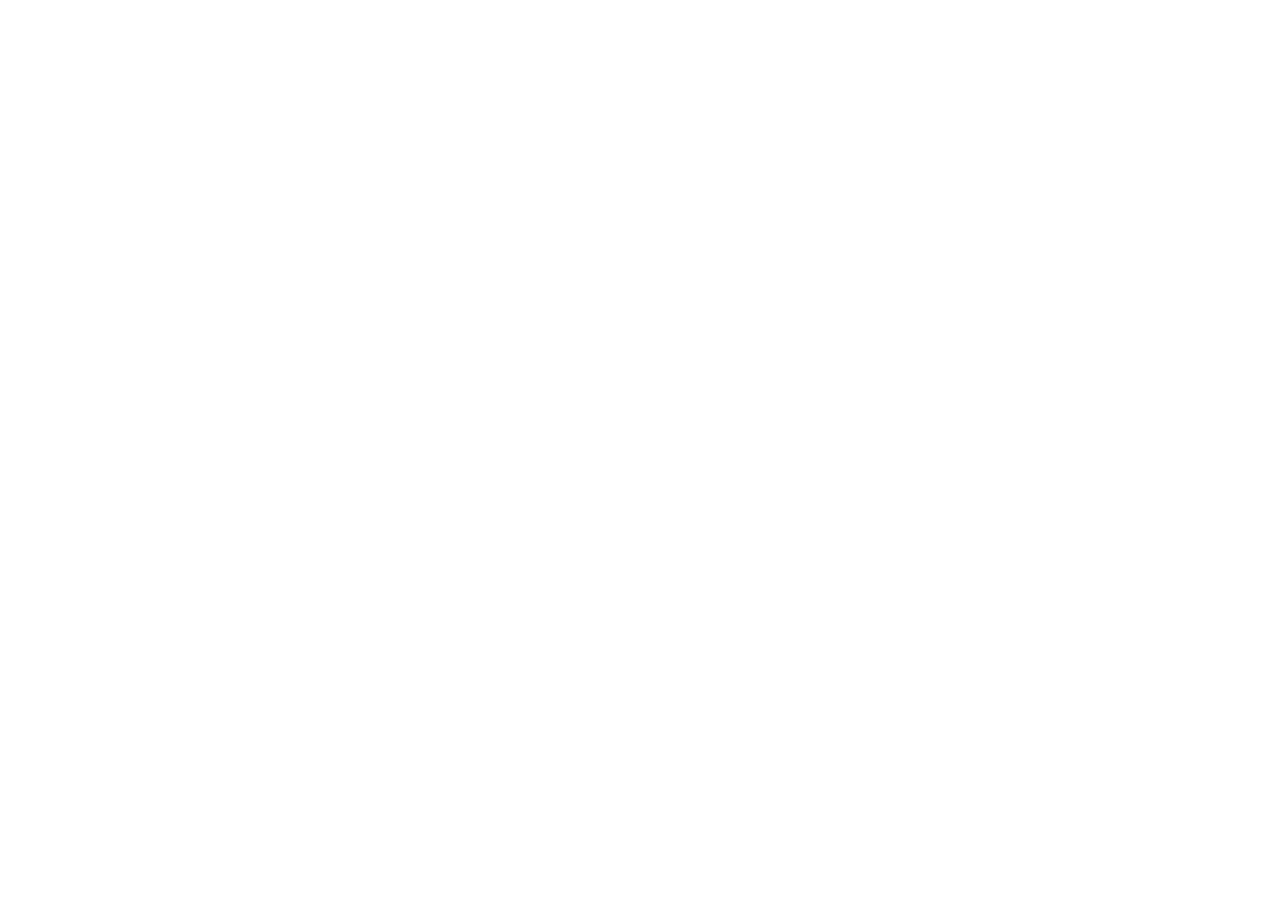
==== members/index.html @ 0fb2453d "refactor: Change member directory name to members" ====
<!DOCTYPE html>
<html lang="ja">
<head>
    <meta charset="UTF-8">
    <meta name="viewport" content="width=device-width, initial-scale=1.0">
    <title>メンバー - C3 | Creative Computing Club</title>
    <link rel="stylesheet" href="style.css">
</head>
<body>

</body>
</html>
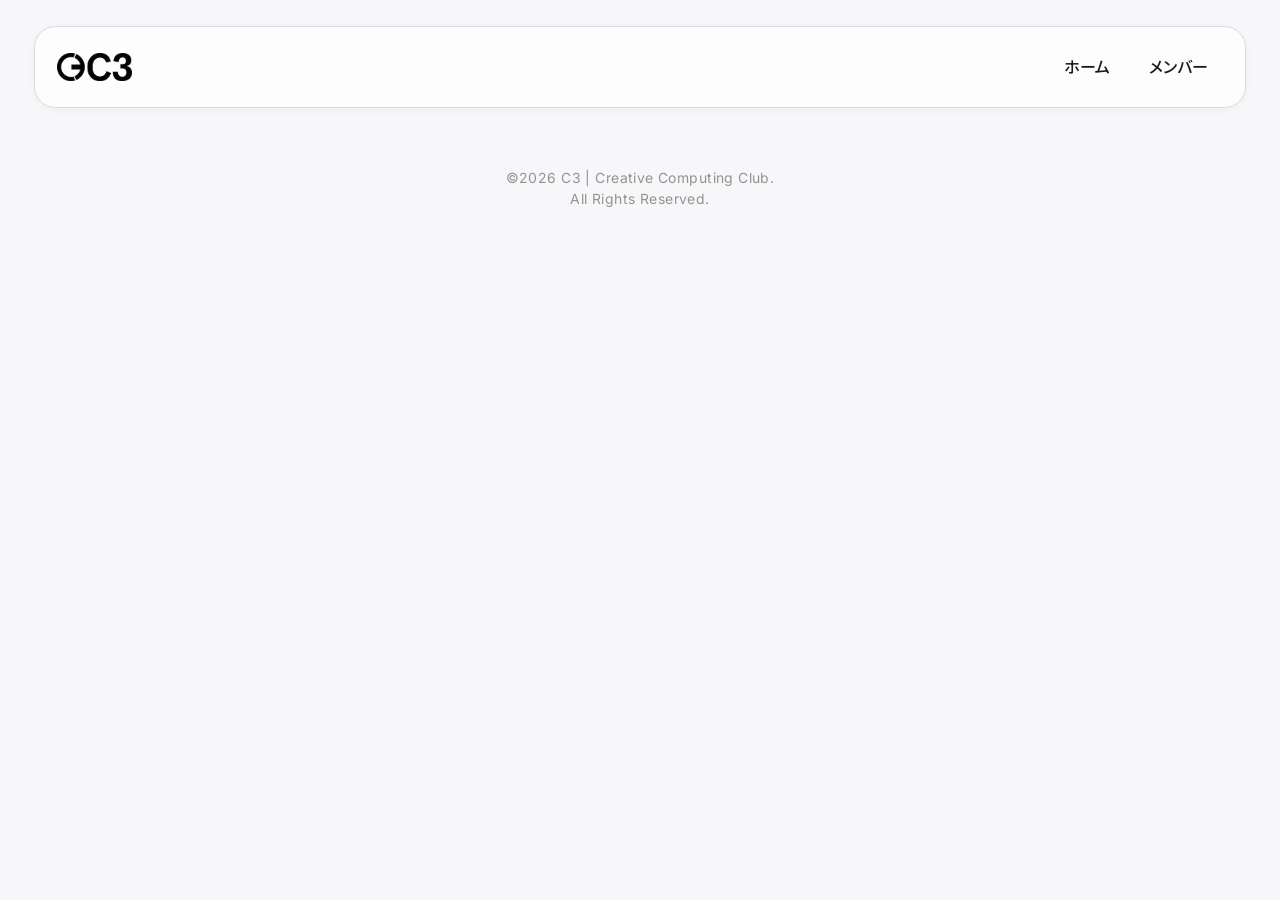
==== commit 3146858f: "refactor: modularize css and create shared header/footer components" ====
--- a/members/index.html
+++ b/members/index.html
@@ -1,12 +1,26 @@
 <!DOCTYPE html>
 <html lang="ja">
+
 <head>
     <meta charset="UTF-8">
     <meta name="viewport" content="width=device-width, initial-scale=1.0">
     <title>メンバー - C3 | Creative Computing Club</title>
-    <link rel="stylesheet" href="style.css">
+    <meta name="description" content="C3 | Creative Computing Club のメンバー紹介ページです。">
+    <link rel="preconnect" href="https://fonts.googleapis.com">
+    <link rel="preconnect" href="https://fonts.gstatic.com" crossorigin>
+    <link
+        href="https://fonts.googleapis.com/css2?family=Inter:wght@400;500;600;700;800&family=Noto+Sans+JP:wght@400;500;600;700&display=swap"
+        rel="stylesheet">
+    <link rel="stylesheet" href="/css/common.css">
+    <script src="/js/components.js" defer></script>
 </head>
+
 <body>
+    <div class="site-container">
+        <site-header></site-header>
+        <main></main>
+        <site-footer></site-footer>
+    </div>
+</body>
 
-</body>
-</html>
+</html>
--- a/css/common.css
+++ b/css/common.css
@@ -0,0 +1,366 @@
+/* reset */
+*,
+*::before,
+*::after {
+    box-sizing: border-box;
+    margin: 0;
+    padding: 0;
+}
+
+:root {
+    /* colors */
+    --bg-page: #f7f7f9;
+    /* page canvas background */
+    --text-primary: #1a1a1a;
+    /* body text and primary headings */
+    --text-secondary: #666666;
+    /* secondary text, captions, and muted labels */
+    --text-hero: #ffffff;
+    /* high-contrast text on hero or dark backgrounds */
+    --color-primary: #ff4500;
+    /* brand accent, primary buttons, key highlights */
+    --color-primary-rgb: 255, 69, 0;
+    /* rgb channels for opacity mixing */
+    --color-main: var(--color-primary);
+    /* alias for primary brand accent */
+    --header-link-hover-opacity: 0.08;
+    /* site-header link hover background opacity */
+    --header-link-hover-bg: rgba(var(--color-primary-rgb), var(--header-link-hover-opacity));
+    /* site-header link hover background color */
+    --card-bg: rgba(255, 255, 255, 0.7);
+    /* glass card and panel background */
+    --card-border: #d9d9df;
+    /* subtle border for glass cards and panels */
+    --header-bg: #242428;
+    /* common header gray background */
+    --header-border: rgba(255, 255, 255, 0.08);
+    /* subtle border for dark header */
+    --header-text: #ffffff;
+    /* header navigation text */
+
+    /* shadows */
+    --shadow-sm: 0 1px 3px rgba(0, 0, 0, 0.06);
+    /* low elevation, default buttons and small items */
+    --shadow-md: 0 4px 12px rgba(0, 0, 0, 0.08);
+    /* medium elevation, hovered items and popovers */
+    --shadow-card: 0 2px 8px rgba(0, 0, 0, 0.04);
+    /* soft ambient shadow for cards and containers */
+    --drop-shadow-sm: drop-shadow(0 2px 4px rgba(0, 0, 0, 0.15));
+    /* subtle outline for small transparent graphics */
+    --drop-shadow-md: drop-shadow(0 2px 8px rgba(0, 0, 0, 0.25));
+    /* prominent outline for logos and transparent assets */
+
+    /* interactions */
+    --hover-darken: brightness(0.90);
+    /* slight tone reduction on hover */
+    --active-darken: brightness(0.82);
+    /* deeper tone reduction on click or press */
+    --transition-fast: 0.2s ease;
+    /* quick timing for hover, active, and focus states */
+
+    /* fonts: "Inter" for latin/numbers, "Noto Sans CJK JP" for japanese */
+    --font-base: 'Inter', 'Noto Sans CJK JP', 'Noto Sans JP', sans-serif;
+
+    /* font size (320px to 1200px) */
+    --font-size-100: clamp(0.75rem, 0.73rem + 0.11vw, 0.8125rem);
+    /* captions, fine print, and footer text */
+    --font-size-200: clamp(0.875rem, 0.85rem + 0.11vw, 0.9375rem);
+    /* buttons, navigation links, and small labels */
+    --font-size-300: clamp(1rem, 0.97rem + 0.14vw, 1.075rem);
+    /* default body reading text */
+    --font-size-400: clamp(1.125rem, 1.08rem + 0.23vw, 1.25rem);
+    /* subheadings, lead text, and hero subtitle */
+    --font-size-500: clamp(1.25rem, 1.1rem + 0.73vw, 1.65rem);
+    /* tertiary headings and sub-section titles */
+    --font-size-600: clamp(1.4rem, 1.14rem + 1.32vw, 2.125rem);
+    /* secondary headings and section titles */
+    --font-size-700: clamp(1.65rem, 1.21rem + 2.18vw, 2.85rem);
+    /* primary display headings and hero title */
+}
+
+html,
+body {
+    width: 100%;
+    min-height: 100%;
+    background-color: var(--bg-page);
+    color: var(--text-primary);
+    font-family: var(--font-base);
+    font-size: var(--font-size-300);
+    line-height: 1.5;
+    -webkit-font-smoothing: antialiased;
+    font-feature-settings: "palt" 1;
+    hanging-punctuation: first last;
+    text-spacing-trim: trim-start;
+}
+
+a {
+    color: inherit;
+    text-decoration: none;
+}
+
+/* layout container */
+.site-container {
+    width: 100%;
+    max-width: 1280px;
+    margin: 0 auto;
+    padding: 1rem 1rem 3rem;
+}
+
+@media (min-width: 768px) {
+    .site-container {
+        padding: 1.5rem 2rem 4rem;
+    }
+}
+
+/* footer */
+.site-footer {
+    width: 100%;
+    padding-top: 1.75rem;
+    text-align: center;
+}
+
+.site-footer-text {
+    color: var(--text-primary);
+    opacity: 0.45;
+    font-size: var(--font-size-100);
+    letter-spacing: 0.03em;
+}
+
+/* buttons */
+.btn {
+    display: inline-flex;
+    align-items: center;
+    justify-content: center;
+    padding: 0.625rem 1.5rem;
+    border-radius: 0.375rem;
+    font-size: var(--font-size-200);
+    font-weight: 500;
+    line-height: 1.5;
+    cursor: pointer;
+    border: none;
+    text-decoration: none;
+    box-shadow: var(--shadow-sm);
+    transition: filter var(--transition-fast),
+        box-shadow var(--transition-fast),
+        transform var(--transition-fast);
+}
+
+.btn:hover {
+    filter: var(--hover-darken);
+    box-shadow: var(--shadow-md);
+}
+
+.btn:active {
+    filter: var(--active-darken);
+    transform: translateY(1px);
+}
+
+.btn-primary {
+    background-color: var(--color-primary);
+    color: var(--text-hero);
+}
+
+.btn-secondary {
+    background-color: #ffffff;
+    color: var(--text-primary);
+    border: 1px solid var(--card-border);
+}
+
+/* mesh gradient background */
+.mesh-bg {
+    background-color: #ffa200;
+    background-image:
+        radial-gradient(80% 80% at 50% 160%, #ffbc85 0%, rgba(255, 188, 133, 0.7) 50%, transparent 100%),
+        radial-gradient(85% 85% at 95% 20%, #ba0104 0%, rgba(186, 1, 4, 0.7) 50%, transparent 100%),
+        radial-gradient(65% 65% at 55% 15%, #db1102 0%, rgba(219, 17, 2, 0.7) 50%, transparent 100%),
+        radial-gradient(50% 50% at 25% 25%, #f36d00 0%, rgba(243, 109, 0, 0.7) 50%, transparent 100%),
+        radial-gradient(80% 80% at 85% 85%, #f86f49 0%, rgba(248, 111, 73, 0.7) 50%, transparent 100%),
+        radial-gradient(90% 90% at 20% 90%, #ee9905 0%, rgba(238, 153, 5, 0.7) 50%, transparent 100%);
+    position: relative;
+    isolation: isolate;
+}
+
+/* noise overlay */
+.mesh-bg::after {
+    content: "";
+    position: absolute;
+    inset: 0;
+    opacity: 0.8;
+    background-image: url("data:image/svg+xml,%3Csvg viewBox='0 0 200 200' xmlns='http://www.w3.org/2000/svg'%3E%3Cfilter id='noiseFilter'%3E%3CfeTurbulence type='fractalNoise' baseFrequency='0.65' numOctaves='3' stitchTiles='stitch'/%3E%3CfeColorMatrix type='saturate' values='0'/%3E%3C/filter%3E%3Crect width='100%25' height='100%25' filter='url(%23noiseFilter)'/%3E%3C/svg%3E");
+    background-repeat: repeat;
+    background-size: 200px 200px;
+    mix-blend-mode: overlay;
+    pointer-events: none;
+    border-radius: inherit;
+}
+
+/* custom elements */
+site-header,
+site-footer {
+    display: block;
+    width: 100%;
+}
+
+/* common header (for subpages) */
+.site-header {
+    width: 100%;
+    background-color: var(--card-bg);
+    border: 1px solid var(--card-border);
+    backdrop-filter: blur(20px);
+    -webkit-backdrop-filter: blur(20px);
+    box-shadow: var(--shadow-card);
+    border-radius: 1rem;
+    padding: 1rem;
+    margin-bottom: 1.25rem;
+    position: relative;
+    z-index: 50;
+}
+
+@media (min-width: 768px) {
+    .site-header {
+        border-radius: 1.25rem;
+        padding: 1.25rem;
+        margin-bottom: 1.75rem;
+    }
+}
+
+.site-nav {
+    display: flex;
+    align-items: center;
+    justify-content: space-between;
+    width: 100%;
+}
+
+.site-logo {
+    display: flex;
+    align-items: center;
+    line-height: 0;
+}
+
+.site-logo-img {
+    height: clamp(20px, 3.5vw, 28px);
+    width: auto;
+    object-fit: contain;
+}
+
+/* mobile menu toggle */
+.site-menu-toggle {
+    width: 32px;
+    height: 32px;
+    display: flex;
+    flex-direction: column;
+    justify-content: center;
+    align-items: center;
+    gap: 0.3125rem;
+    background: transparent;
+    border: none;
+    cursor: pointer;
+    padding: 0;
+    position: relative;
+    z-index: 50;
+}
+
+.site-menu-toggle-bar {
+    width: 20px;
+    height: 2px;
+    background-color: var(--text-primary);
+    border-radius: 0.125rem;
+    transition: transform 0.25s ease, opacity 0.25s ease;
+}
+
+.site-menu-toggle[aria-expanded="true"] .site-menu-toggle-bar:nth-child(1) {
+    transform: translateY(7px) rotate(45deg);
+}
+
+.site-menu-toggle[aria-expanded="true"] .site-menu-toggle-bar:nth-child(2) {
+    opacity: 0;
+}
+
+.site-menu-toggle[aria-expanded="true"] .site-menu-toggle-bar:nth-child(3) {
+    transform: translateY(-7px) rotate(-45deg);
+}
+
+/* mobile menu overlay (バーと間を開けて右端をバーと揃える & すりガラスブラー強化) */
+.site-menu {
+    position: absolute;
+    top: calc(100% + 0.625rem);
+    right: 0;
+    min-width: 160px;
+    list-style: none;
+    background-color: var(--card-bg);
+    border: 1px solid var(--card-border);
+    backdrop-filter: blur(24px);
+    -webkit-backdrop-filter: blur(24px);
+    box-shadow: var(--shadow-md);
+    border-radius: 0.75rem;
+    display: flex;
+    flex-direction: column;
+    padding: 0.75rem;
+    gap: 0.375rem;
+    opacity: 0;
+    visibility: hidden;
+    transform: translateY(-8px);
+    transition: opacity 0.25s ease, transform 0.25s ease, visibility 0.25s ease;
+    z-index: 60;
+}
+
+.site-menu.is-active {
+    opacity: 1;
+    visibility: visible;
+    transform: translateY(0);
+}
+
+.site-menu-link {
+    font-size: var(--font-size-300);
+    font-weight: 500;
+    color: var(--text-primary);
+    display: block;
+    padding: 0.375rem 0.625rem;
+    border-radius: 0.375rem;
+    transition: color var(--transition-fast), background-color var(--transition-fast);
+}
+
+.site-menu-link:hover {
+    color: var(--color-primary);
+    background-color: var(--header-link-hover-bg);
+}
+
+/* desktop navigation */
+@media (min-width: 768px) {
+    .site-menu-toggle {
+        display: none;
+    }
+
+    .site-menu {
+        position: static;
+        inset: auto;
+        min-width: auto;
+        background: transparent;
+        backdrop-filter: none;
+        -webkit-backdrop-filter: none;
+        border: none;
+        box-shadow: none;
+        border-radius: 0;
+        flex-direction: row;
+        align-items: center;
+        padding: 0;
+        gap: 0.5rem;
+        opacity: 1;
+        visibility: visible;
+        transform: none;
+    }
+
+    .site-menu-link {
+        font-size: var(--font-size-200);
+        font-weight: 500;
+        color: var(--text-primary);
+        padding: 0.375rem 0.875rem;
+        border-radius: 0.375rem;
+        transition: color var(--transition-fast), background-color var(--transition-fast);
+    }
+
+    .site-menu-link:hover {
+        color: var(--color-primary);
+        background-color: var(--header-link-hover-bg);
+    }
+}
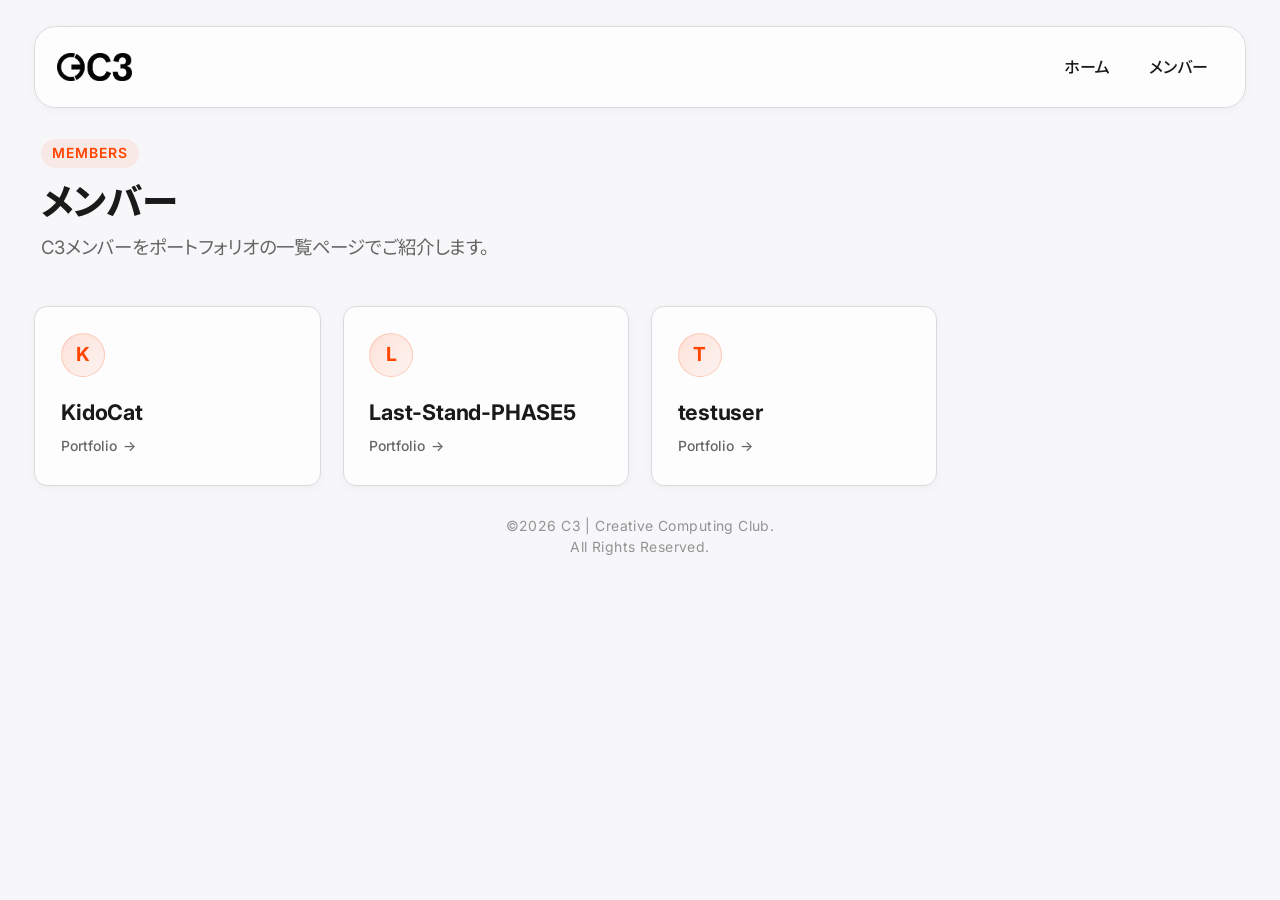
==== commit aa01f0c7: "feat(members): implement responsive directory grid with automated card generation" ====
--- a/members/index.html
+++ b/members/index.html
@@ -5,20 +5,36 @@
     <meta charset="UTF-8">
     <meta name="viewport" content="width=device-width, initial-scale=1.0">
     <title>メンバー - C3 | Creative Computing Club</title>
-    <meta name="description" content="C3 | Creative Computing Club のメンバー紹介ページです。">
+    <meta name="description" content="C3 | Creative Computing Club メンバーをポートフォリオの一覧ページでご紹介します。">
     <link rel="preconnect" href="https://fonts.googleapis.com">
     <link rel="preconnect" href="https://fonts.gstatic.com" crossorigin>
     <link
         href="https://fonts.googleapis.com/css2?family=Inter:wght@400;500;600;700;800&family=Noto+Sans+JP:wght@400;500;600;700&display=swap"
         rel="stylesheet">
     <link rel="stylesheet" href="/css/common.css">
+    <link rel="stylesheet" href="/css/members.css">
     <script src="/js/components.js" defer></script>
+    <script src="/js/members.js" defer></script>
 </head>
 
 <body>
     <div class="site-container">
         <site-header></site-header>
-        <main></main>
+        <main>
+            <section class="members-section" aria-label="Members Directory">
+                <header class="members-header">
+                    <span class="members-tag">Members</span>
+                    <h1 class="members-title">メンバー</h1>
+                    <p class="members-description">C3メンバーをポートフォリオの一覧ページでご紹介します。</p>
+                </header>
+
+                <div class="members-grid" id="members-grid">
+                    <noscript>
+                        <p class="members-noscript">メンバー一覧を表示するにはJavaScriptを有効にしてください。</p>
+                    </noscript>
+                </div>
+            </section>
+        </main>
         <site-footer></site-footer>
     </div>
 </body>
--- a/css/members.css
+++ b/css/members.css
@@ -0,0 +1,157 @@
+.members-header {
+    margin-bottom: 2rem;
+    text-align: left;
+    padding-left: 0.375rem;
+    /* offset by nav button radius */
+}
+
+@media (min-width: 768px) {
+    .members-header {
+        margin-bottom: 2.5rem;
+    }
+}
+
+.members-tag {
+    display: inline-block;
+    font-size: var(--font-size-100);
+    font-weight: 600;
+    text-transform: uppercase;
+    letter-spacing: 0.08em;
+    color: var(--color-primary);
+    background-color: var(--header-link-hover-bg);
+    padding: 0.25rem 0.625rem;
+    border-radius: 9999px;
+    margin-bottom: 0.75rem;
+}
+
+.members-title {
+    font-size: var(--font-size-600);
+    font-weight: 800;
+    color: var(--text-primary);
+    line-height: 1.2;
+    letter-spacing: -0.02em;
+    margin-bottom: 0.5rem;
+}
+
+.members-description {
+    font-size: var(--font-size-300);
+    color: var(--text-secondary);
+    line-height: 1.6;
+    max-width: 640px;
+}
+
+/* members grid */
+.members-grid {
+    width: 100%;
+    display: grid;
+    grid-template-columns: repeat(2, 1fr);
+    gap: 1rem;
+}
+
+@media (min-width: 768px) {
+    .members-grid {
+        grid-template-columns: repeat(4, 1fr);
+        gap: 1.25rem;
+    }
+}
+
+/* member card */
+.member-card {
+    position: relative;
+    display: flex;
+    flex-direction: column;
+    align-items: flex-start;
+    justify-content: space-between;
+    min-height: 160px;
+    padding: 1.25rem;
+    background-color: var(--card-bg);
+    border: 1px solid var(--card-border);
+    border-radius: 0.75rem;
+    backdrop-filter: blur(12px);
+    -webkit-backdrop-filter: blur(12px);
+    box-shadow: var(--shadow-card);
+    text-decoration: none;
+    color: inherit;
+    cursor: pointer;
+    transition: filter var(--transition-fast),
+        box-shadow var(--transition-fast),
+        transform var(--transition-fast);
+    overflow: hidden;
+}
+
+@media (min-width: 768px) {
+    .member-card {
+        min-height: 180px;
+        padding: 1.5rem;
+    }
+}
+
+/* card hover and active */
+.member-card:hover {
+    filter: var(--hover-darken);
+    box-shadow: var(--shadow-md);
+}
+
+.member-card:active {
+    filter: var(--active-darken);
+    transform: translateY(1px);
+}
+
+/* avatar */
+.member-avatar {
+    width: 44px;
+    height: 44px;
+    border-radius: 50%;
+    background: linear-gradient(135deg, rgba(var(--color-primary-rgb), 0.15) 0%, rgba(var(--color-primary-rgb), 0.05) 100%);
+    border: 1px solid rgba(var(--color-primary-rgb), 0.2);
+    display: flex;
+    align-items: center;
+    justify-content: center;
+    color: var(--color-primary);
+    font-size: 1.125rem;
+    font-weight: 700;
+    margin-bottom: 1rem;
+}
+
+/* card info */
+.member-info {
+    width: 100%;
+}
+
+.member-name {
+    font-size: var(--font-size-400);
+    font-weight: 700;
+    color: var(--text-primary);
+    line-height: 1.3;
+    letter-spacing: -0.01em;
+    word-break: break-word;
+    overflow-wrap: break-word;
+    margin-bottom: 0.25rem;
+}
+
+.member-label {
+    display: inline-flex;
+    align-items: center;
+    gap: 0.35rem;
+    font-size: var(--font-size-100);
+    color: var(--text-secondary);
+    font-weight: 500;
+}
+
+.member-arrow {
+    display: inline-block;
+}
+
+/* status messages */
+.members-empty,
+.members-error,
+.members-noscript {
+    grid-column: 1 / -1;
+    font-size: var(--font-size-200);
+    color: var(--text-secondary);
+    padding: 2rem 1rem;
+    text-align: center;
+    background-color: var(--card-bg);
+    border: 1px dashed var(--card-border);
+    border-radius: 0.75rem;
+}
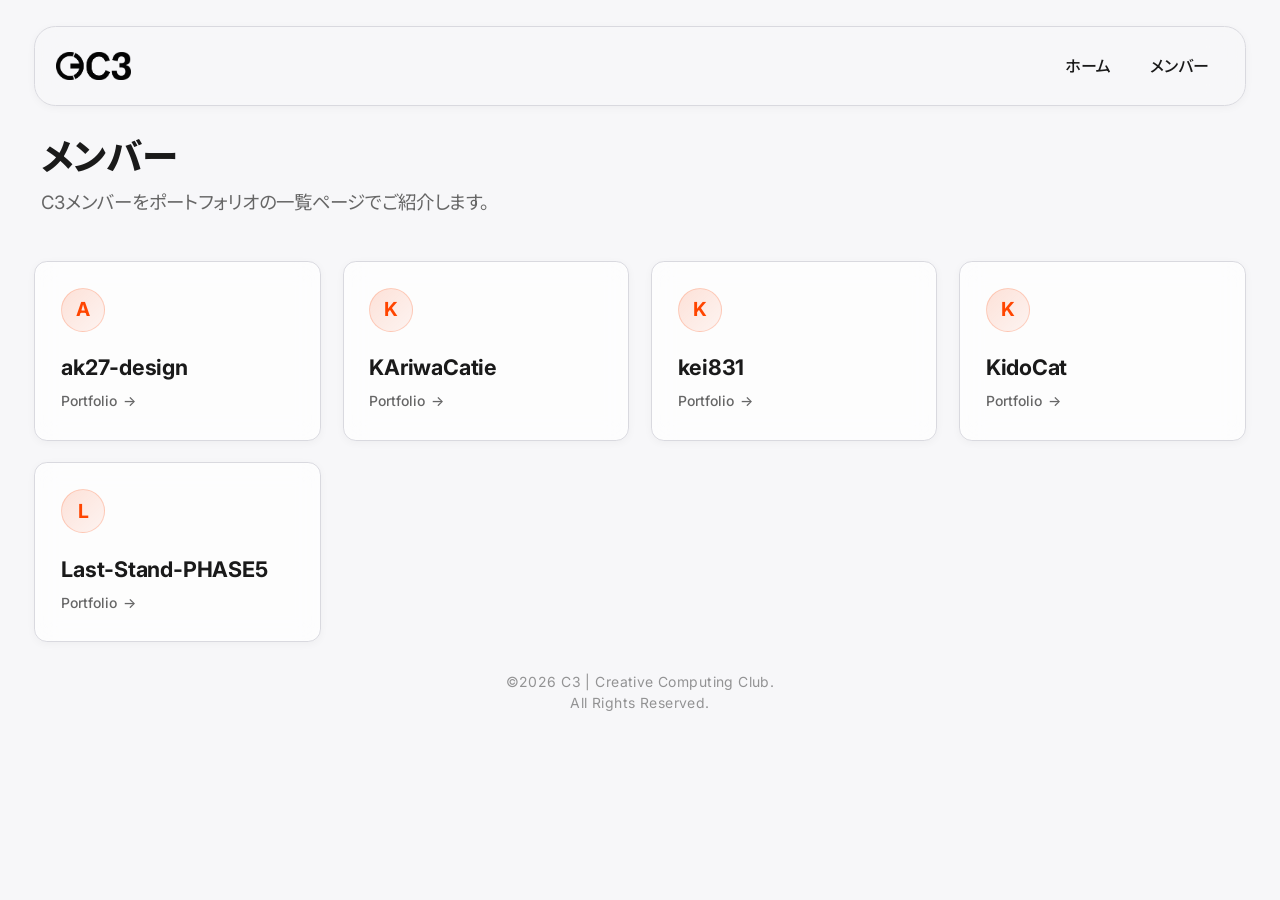
==== commit 263e09cc: "style: make nav header sticky, refine mobile menu blur, and clean up members header" ====
--- a/members/index.html
+++ b/members/index.html
@@ -23,7 +23,6 @@
         <main>
             <section class="members-section" aria-label="Members Directory">
                 <header class="members-header">
-                    <span class="members-tag">Members</span>
                     <h1 class="members-title">メンバー</h1>
                     <p class="members-description">C3メンバーをポートフォリオの一覧ページでご紹介します。</p>
                 </header>
--- a/css/common.css
+++ b/css/common.css
@@ -195,7 +195,20 @@
 }
 
 /* custom elements */
-site-header,
+site-header {
+    display: block;
+    width: 100%;
+    position: sticky;
+    top: 1rem;
+    z-index: 100;
+}
+
+@media (min-width: 768px) {
+    site-header {
+        top: 1.5rem;
+    }
+}
+
 site-footer {
     display: block;
     width: 100%;
@@ -204,16 +217,27 @@
 /* common header (for subpages) */
 .site-header {
     width: 100%;
-    background-color: var(--card-bg);
-    border: 1px solid var(--card-border);
-    backdrop-filter: blur(20px);
-    -webkit-backdrop-filter: blur(20px);
-    box-shadow: var(--shadow-card);
     border-radius: 1rem;
     padding: 1rem;
     margin-bottom: 1.25rem;
     position: relative;
     z-index: 50;
+    isolation: isolate;
+}
+
+/* header blur background */
+.site-header::before {
+    content: "";
+    position: absolute;
+    inset: 0;
+    background-color: rgba(247, 247, 249, 0.75);
+    border: 1px solid var(--card-border);
+    border-radius: inherit;
+    box-shadow: var(--shadow-card);
+    backdrop-filter: blur(16px);
+    -webkit-backdrop-filter: blur(16px);
+    z-index: -1;
+    pointer-events: none;
 }
 
 @media (min-width: 768px) {
@@ -280,17 +304,17 @@
     transform: translateY(-7px) rotate(-45deg);
 }
 
-/* mobile menu overlay (バーと間を開けて右端をバーと揃える & すりガラスブラー強化) */
+/* mobile menu overlay */
 .site-menu {
     position: absolute;
     top: calc(100% + 0.625rem);
     right: 0;
-    min-width: 160px;
+    width: max-content;
     list-style: none;
-    background-color: var(--card-bg);
+    background-color: rgba(247, 247, 249, 0.8);
     border: 1px solid var(--card-border);
-    backdrop-filter: blur(24px);
-    -webkit-backdrop-filter: blur(24px);
+    backdrop-filter: blur(16px);
+    -webkit-backdrop-filter: blur(16px);
     box-shadow: var(--shadow-md);
     border-radius: 0.75rem;
     display: flex;
@@ -315,6 +339,8 @@
     font-weight: 500;
     color: var(--text-primary);
     display: block;
+    text-align: right;
+    white-space: nowrap;
     padding: 0.375rem 0.625rem;
     border-radius: 0.375rem;
     transition: color var(--transition-fast), background-color var(--transition-fast);
@@ -334,6 +360,7 @@
     .site-menu {
         position: static;
         inset: auto;
+        width: auto;
         min-width: auto;
         background: transparent;
         backdrop-filter: none;
@@ -354,6 +381,7 @@
         font-size: var(--font-size-200);
         font-weight: 500;
         color: var(--text-primary);
+        text-align: left;
         padding: 0.375rem 0.875rem;
         border-radius: 0.375rem;
         transition: color var(--transition-fast), background-color var(--transition-fast);
--- a/css/members.css
+++ b/css/members.css
@@ -9,19 +9,6 @@
     .members-header {
         margin-bottom: 2.5rem;
     }
-}
-
-.members-tag {
-    display: inline-block;
-    font-size: var(--font-size-100);
-    font-weight: 600;
-    text-transform: uppercase;
-    letter-spacing: 0.08em;
-    color: var(--color-primary);
-    background-color: var(--header-link-hover-bg);
-    padding: 0.25rem 0.625rem;
-    border-radius: 9999px;
-    margin-bottom: 0.75rem;
 }
 
 .members-title {
